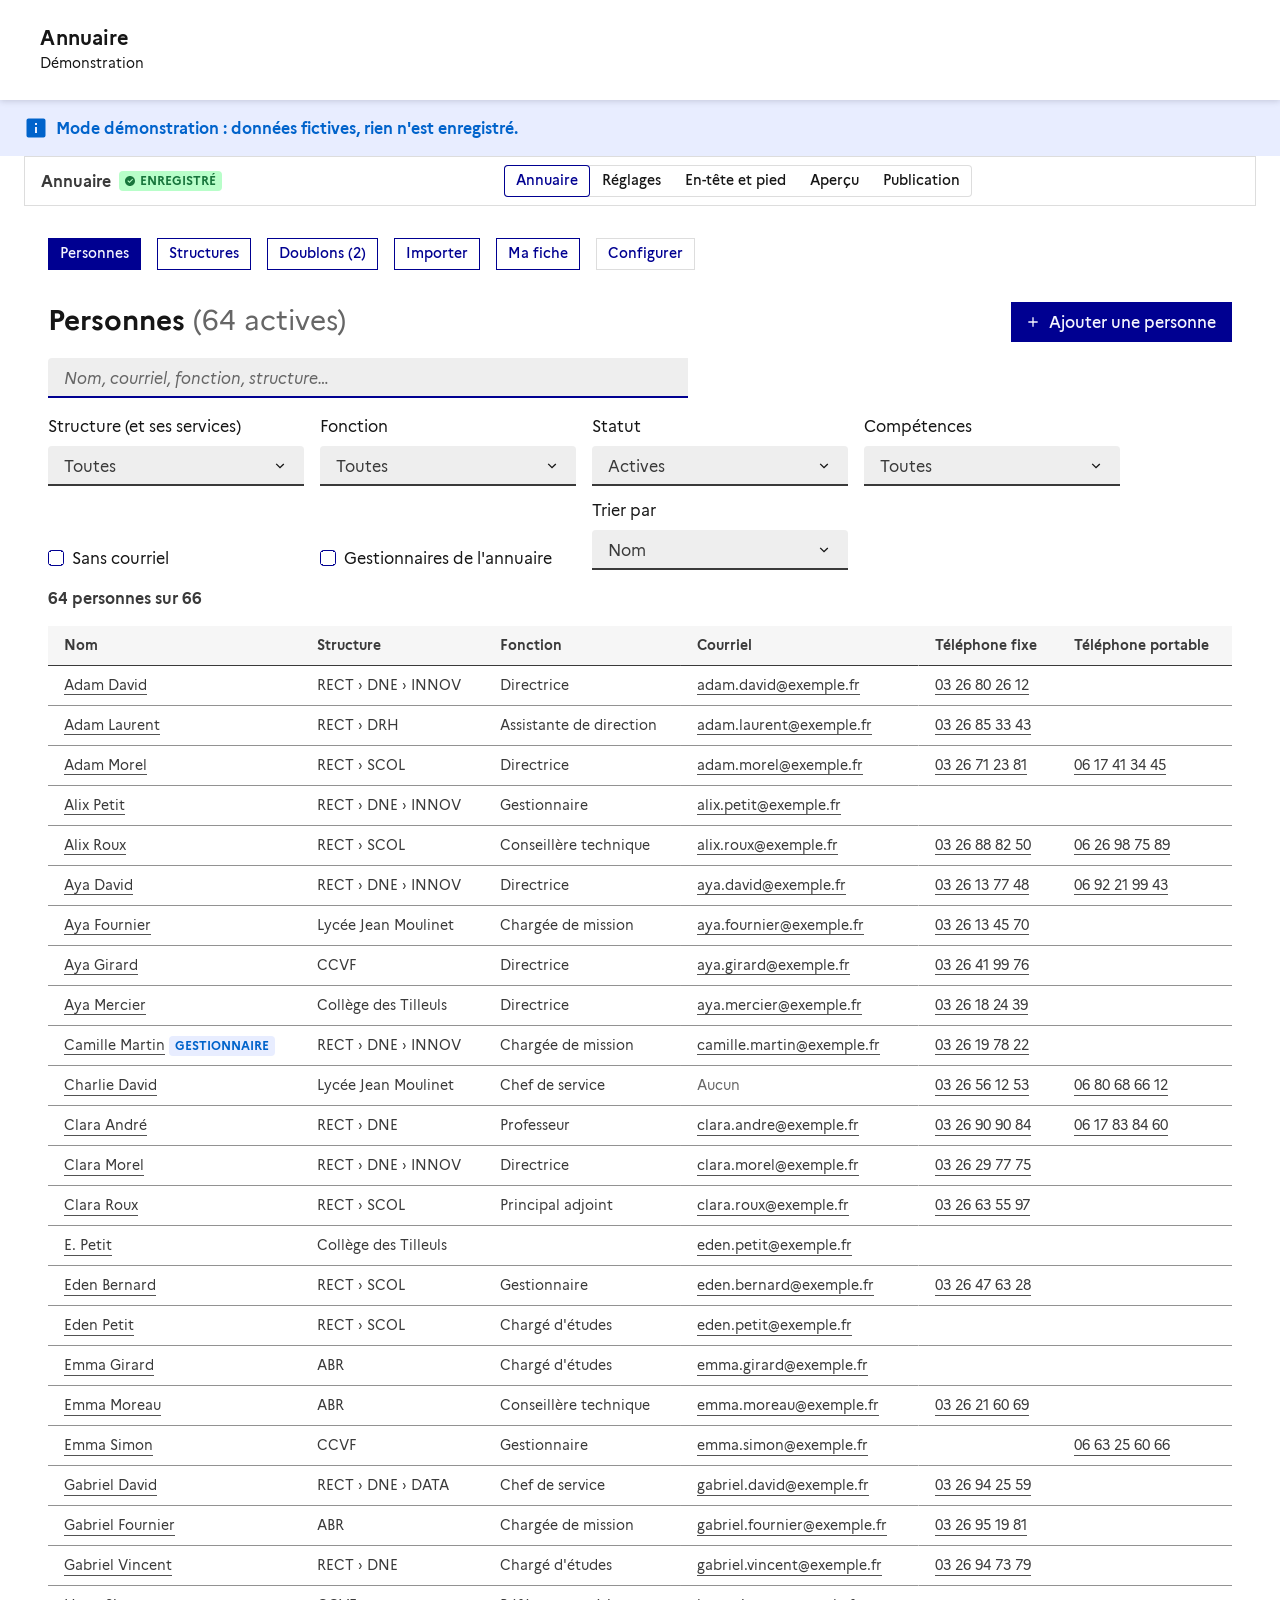
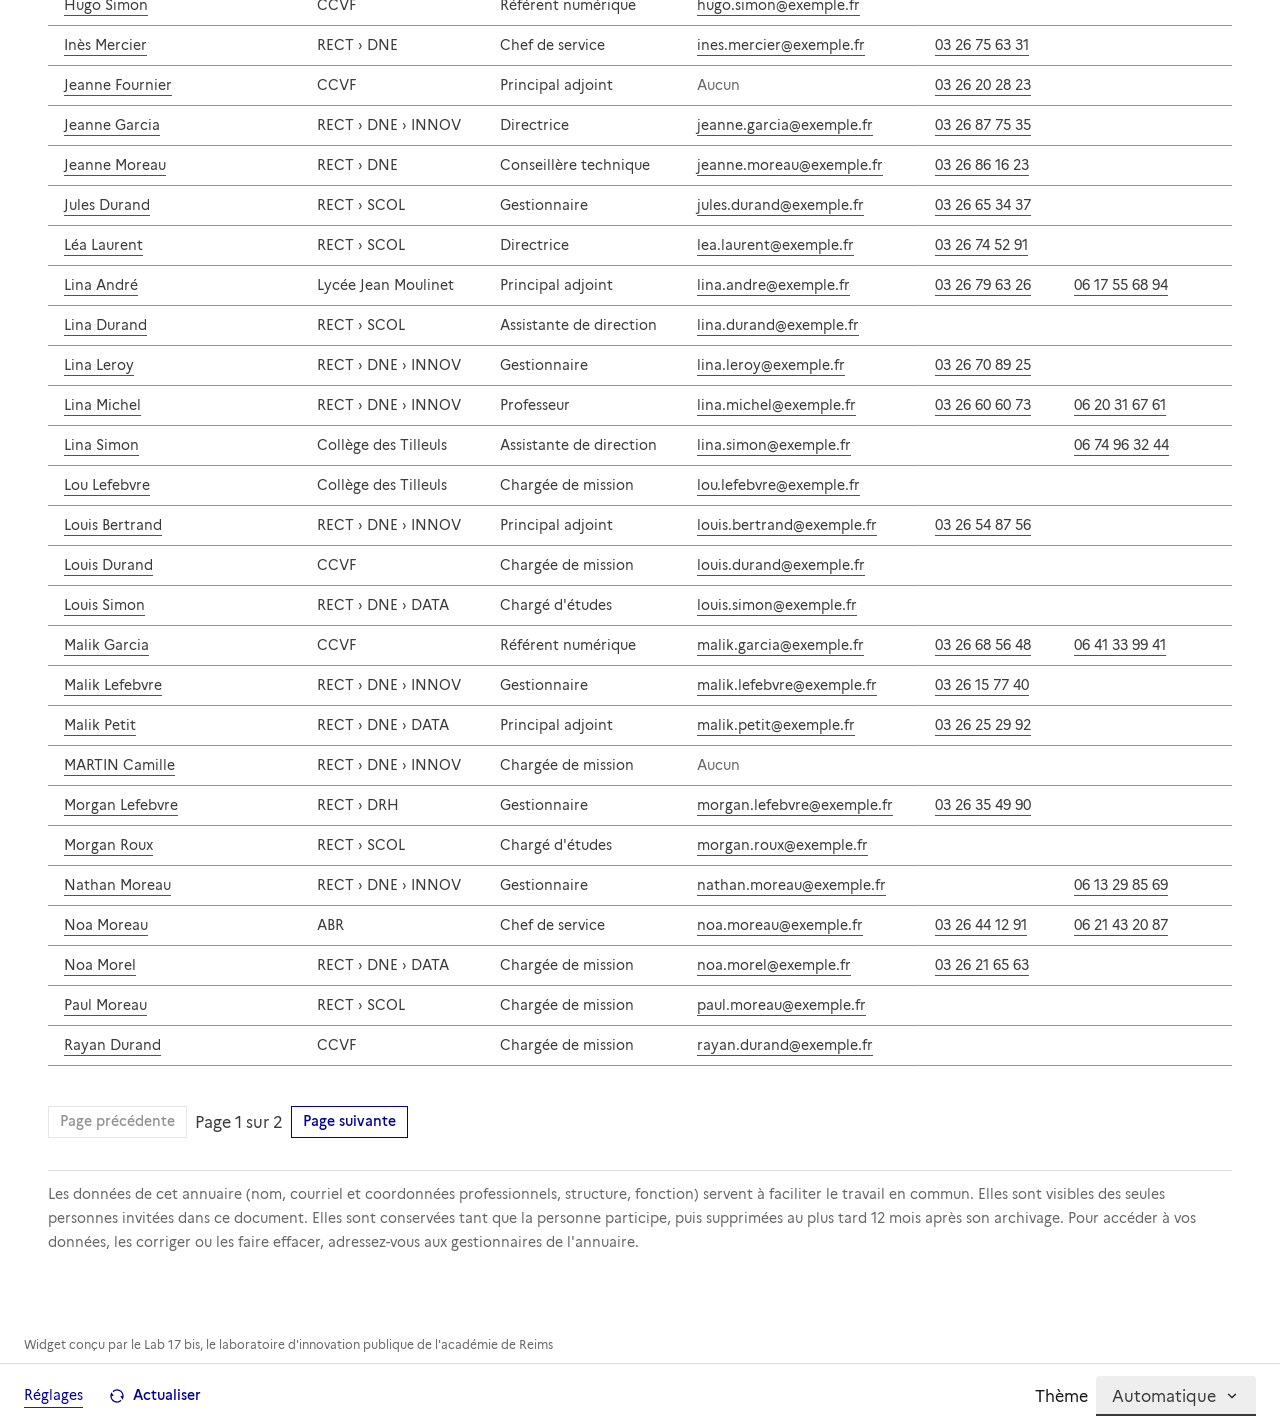
==== index.html @ 9dd1bc38 "Correctif : lien vers configuration.css rétabli Co-Authored-By: Claude Sonnet 5.5 <noreply@anthropic" ====
<!DOCTYPE html>
<html lang="fr" data-fr-theme="light">
<head>
  <meta charset="utf-8">
  <meta http-equiv="Content-Security-Policy" content="default-src 'self'; script-src 'self' 'unsafe-eval' https://docs.getgrist.com; style-src 'self' 'unsafe-inline' https://cdn.jsdelivr.net; img-src 'self' data: blob: https:; font-src 'self' data: https://cdn.jsdelivr.net; connect-src 'self' https: http://localhost:* http://127.0.0.1:*; frame-src 'self' https:; worker-src 'self' blob:; object-src 'none'; base-uri 'none'; form-action 'self'">
  <meta name="viewport" content="width=device-width, initial-scale=1">
  <title>Annuaire</title>
  <link rel="stylesheet" href="vendor/dsfr/dsfr.min.css">
  <link rel="stylesheet" href="vendor/dsfr/utility/icons/icons.min.css">
  <link rel="stylesheet" href="commun/page.css?v=2">
  <link rel="stylesheet" href="commun/configuration.css?v=6">
  <link rel="stylesheet" href="css/app.css?v=1">
  <script src="https://docs.getgrist.com/grist-plugin-api.js"></script>
</head>
<body>
  <a class="fr-link an-evitement" href="#an-app">Aller au contenu</a>
  <div id="entete"></div>

  <div id="an-demo" class="fr-notice fr-notice--info an-ecran" hidden>
    <div class="an-marge">
      <div class="fr-notice__body">
        <p class="fr-notice__title">Mode démonstration : données fictives, rien n'est enregistré.</p>
      </div>
    </div>
  </div>

  <div id="an-coque" class="an-marge"></div>
  <main id="an-app" class="an-marge" tabindex="-1">
    <p>Chargement…</p>
  </main>

  <div id="pied"></div>
  <div class="an-pied an-marge an-ecran">
    <div class="an-pied__liens">
      <a class="fr-link fr-text--sm" href="#/reglages">Réglages</a>
      <button type="button" class="fr-btn fr-btn--sm fr-btn--tertiary-no-outline fr-icon-refresh-line fr-btn--icon-left" id="an-actualiser">Actualiser</button>
    </div>
    <div class="an-pied__theme">
      <label class="fr-label" for="an-theme">Thème</label>
      <select class="fr-select fr-select--sm" id="an-theme">
        <option value="auto">Automatique</option>
        <option value="light">Clair</option>
        <option value="dark">Sombre</option>
      </select>
    </div>
  </div>

  <script src="commun/page-dsfr.js?v=3"></script>
  <script src="commun/page-editeur.js?v=1"></script>
  <script src="commun/configuration.js?v=9"></script>
  <script src="js/app.js?v=4"></script>
</body>
</html>
---- commun/page.css ----
/* En-tête, pied de page et formulaire de réglage communs (questionnaire, catalogue, suivi-projet). */

.pd-entete .fr-header__operator img.pd-logo {
  display: block;
}

.pd-entete .pd-accueil {
  background-image: none;
}

.pd-pied-marques {
  display: flex;
  flex-wrap: wrap;
  align-items: center;
  gap: 1.5rem 2rem;
}

.pd-pied-marques .fr-logo {
  margin: 0;
}

.pd-pied {
  margin-top: 3rem;
}

/* Mention de l'auteur des widgets */
.pd-credit {
  flex-basis: 100%;
  margin: .5rem 0 0;
  font-size: .75rem;
  line-height: 1.25rem;
  color: var(--text-mention-grey);
}
.pd-pied--credit {
  margin-top: 1rem;
  padding: .5rem 1.5rem;
}
.pd-pied--credit .pd-credit { margin: 0; }
.pd-credit--seul { margin: 0; padding: .5rem 1.5rem; }
@media print { .pd-credit { color: #000; } }

/* Formulaire de réglage */
.pe-section {
  margin-top: 2rem;
  padding-top: 1rem;
  border-top: 1px solid var(--border-default-grey);
}

.pe-ligne {
  padding: 1rem;
  margin-bottom: 1rem;
  background: var(--background-alt-grey);
}

.pe-apercu {
  display: block;
  max-height: 5rem;
  max-width: 100%;
  width: auto;
  background: #fff;
  border: 1px solid var(--border-default-grey);
  padding: 0.25rem;
}

.pe-couleur {
  display: flex;
  align-items: center;
  gap: 1rem;
  margin-top: 0.5rem;
}

.pe-couleur input[type="color"] {
  width: 3rem;
  height: 2.5rem;
  border: 1px solid var(--border-default-grey);
  padding: 0;
}

.pe-vide {
  color: var(--text-mention-grey);
  margin: 0;
}

.pd-pied-sans-marque .fr-footer__content { flex-basis: 100%; max-width: 100%; margin-left: 0; }
---- commun/configuration.css ----
/* Page de configuration commune (ConfigLab). */
.cl-barre { display: flex; flex-wrap: wrap; gap: .75rem 1rem; align-items: center; justify-content: space-between; padding: .5rem 1rem; margin-bottom: 1rem; background: var(--background-default-grey); border: 1px solid var(--border-default-grey); }
.cl-titre { display: flex; gap: .5rem; align-items: center; }
.cl-nom { margin: 0; font-weight: 700; }
.cl-barre .fr-segmented { margin: 0; }
.cl-barre .cl-actions { margin: 0; align-items: center; }
.cl-barre .cl-actions > li, .cl-barre .cl-actions .fr-btn { margin: 0; }
.cl-barre .cl-actions > li { padding: 0; display: flex; align-items: center; } /* bouton Enregistrer aligné sur la barre d'onglets (2026-11-27) */
.cl-barre .fr-segmented { margin-left: auto; margin-right: auto; } /* onglets toujours centrés */
.cl-message:empty { display: none; }
.cl-message { margin-bottom: 1rem; }
.cl-panneau { max-width: 48rem; padding: 1.5rem; background: var(--background-default-grey); border: 1px solid var(--border-default-grey); }
.cl-section[hidden] { display: none; }
.cl-code { font-family: ui-monospace, SFMono-Regular, Menlo, Consolas, monospace; font-size: .8125rem; }
.cl-apercu { border: 1px solid var(--border-default-grey); background: var(--background-default-grey); }
.cl-apercu .pd-pied { margin-top: 0; }
.cl-apercu__contenu { min-height: 8rem; }

/* Bouton d'accès à la configuration, placé en haut de l'outil (ajout 2026-11-24) */
.cl-acces { text-align: right; margin: .5rem 0; }
@media print { .cl-acces { display: none !important; } }

/* Onglet Vue : l'outil prend toute la place, sans les boutons d'enregistrement (ajout 2026-11-24) */
.cl-sur-vue .cl-actions { display: none; } /* la pastille « Enregistré » reste visible sur toutes les pages (2026-11-27) */
.cl-section[data-cl-section="vue"] { min-width: 0; }
---- css/app.css ----
/* Mise en page propre à grist-annuaire. Les composants viennent du DSFR. */

body { background: var(--background-default-grey); color: var(--text-default-grey); min-height: 100vh; display: flex; flex-direction: column; }
.an-marge { padding-left: 1.5rem; padding-right: 1.5rem; }
#an-app { flex: 1; padding-top: 1rem; padding-bottom: 2rem; }
#an-app:focus { outline: none; }
.an-evitement { position: absolute; left: -999px; }
.an-evitement:focus { left: 1rem; top: .5rem; z-index: 10; background: var(--background-default-grey); }

.an-nav { margin-bottom: 1rem; }
.an-titre-ligne { display: flex; flex-wrap: wrap; justify-content: space-between; align-items: flex-start; gap: 1rem; margin-bottom: 1rem; }
.an-titre-ligne h1 { margin-bottom: .25rem; }
.an-compte { color: var(--text-mention-grey); font-weight: 400; }
.an-requis { color: var(--text-mention-grey); font-weight: 400; font-size: .75rem; }
.an-alerte { margin-bottom: 1rem; }
.an-badges { display: inline-flex; flex-wrap: wrap; gap: .25rem; margin: 0 0 0 .25rem; padding: 0; list-style: none; vertical-align: middle; }
.an-badges li { margin: 0; padding: 0; }

.an-recherche { max-width: 40rem; margin-bottom: 1rem; }
.an-filtres { display: grid; grid-template-columns: repeat(auto-fit, minmax(12rem, 16rem)); gap: .75rem 1rem; margin-bottom: 1rem; align-items: end; }
.an-filtres .fr-select-group, .an-filtres .fr-checkbox-group { margin: 0; }
.an-resultat { margin: .5rem 0 1rem; font-weight: 700; }

.an-table table { width: 100%; }
.an-table td, .an-table th { vertical-align: top; }
.an-table a { word-break: break-word; }
.an-pagination { display: flex; flex-wrap: wrap; gap: .5rem; align-items: center; margin-top: 1rem; }

.an-fiche { display: grid; grid-template-columns: minmax(0, 2fr) minmax(16rem, 1fr); gap: 2rem; }
@media (max-width: 62em) { .an-fiche { grid-template-columns: 1fr; } }
.an-lateral { background: var(--background-alt-grey); padding: 1rem 1.25rem; align-self: start; }
.an-infos { margin: 0; }
.an-infos dt { font-weight: 700; margin-top: .75rem; }
.an-infos dd { margin: 0; }
.an-form { max-width: 60rem; }
.an-grille { display: grid; grid-template-columns: repeat(auto-fit, minmax(14rem, 1fr)); gap: 0 1.5rem; }
.an-grille .an-large { grid-column: 1 / -1; }
.an-liste-simple { list-style: none; padding: 0; margin: 0; }
.an-liste-simple li { padding: .375rem 0; border-bottom: 1px solid var(--border-default-grey); }

.an-arbre, .an-arbre ul { list-style: none; margin: 0; padding: 0; }
.an-arbre ul { padding-left: 1.5rem; border-left: 1px solid var(--border-default-grey); margin-left: .5rem; }
.an-arbre li { padding: .25rem 0; }
.an-arbre__n { color: var(--text-mention-grey); font-size: .875rem; }

.an-paire { border: 1px solid var(--border-default-grey); padding: 1rem; margin-bottom: 1rem; }
.an-paire__fiches { display: grid; grid-template-columns: 1fr 1fr; gap: 1rem; margin-bottom: .75rem; }
@media (max-width: 48em) { .an-paire__fiches { grid-template-columns: 1fr; } }
.an-paire__fiche { background: var(--background-alt-grey); padding: .75rem; }
.an-raison { color: var(--text-mention-grey); font-size: .875rem; }

.an-apercu-import td.an-ko { color: var(--text-default-error); }
.an-mention { font-size: .875rem; color: var(--text-mention-grey); border-top: 1px solid var(--border-default-grey); padding-top: .75rem; margin-top: 2rem; white-space: pre-line; }

.an-champ-perso { border: 1px solid var(--border-default-grey); padding: .75rem 1rem; margin-bottom: .75rem; }
.an-champ-perso .an-grille { align-items: end; }

.an-pied { display: flex; flex-wrap: wrap; justify-content: space-between; align-items: center; gap: 1rem; padding-top: .75rem; padding-bottom: .75rem; border-top: 1px solid var(--border-default-grey); font-size: .875rem; }
.an-pied__liens { display: flex; align-items: center; gap: 1rem; }
.an-pied__theme { display: flex; align-items: center; gap: .5rem; }
.an-pied__theme .fr-label, .an-pied__theme .fr-select { margin: 0; width: auto; }

@media print {
  .an-ecran, .an-nav, #entete, #pied, .an-pied, .an-recherche, .an-filtres, .an-pagination { display: none !important; }
}
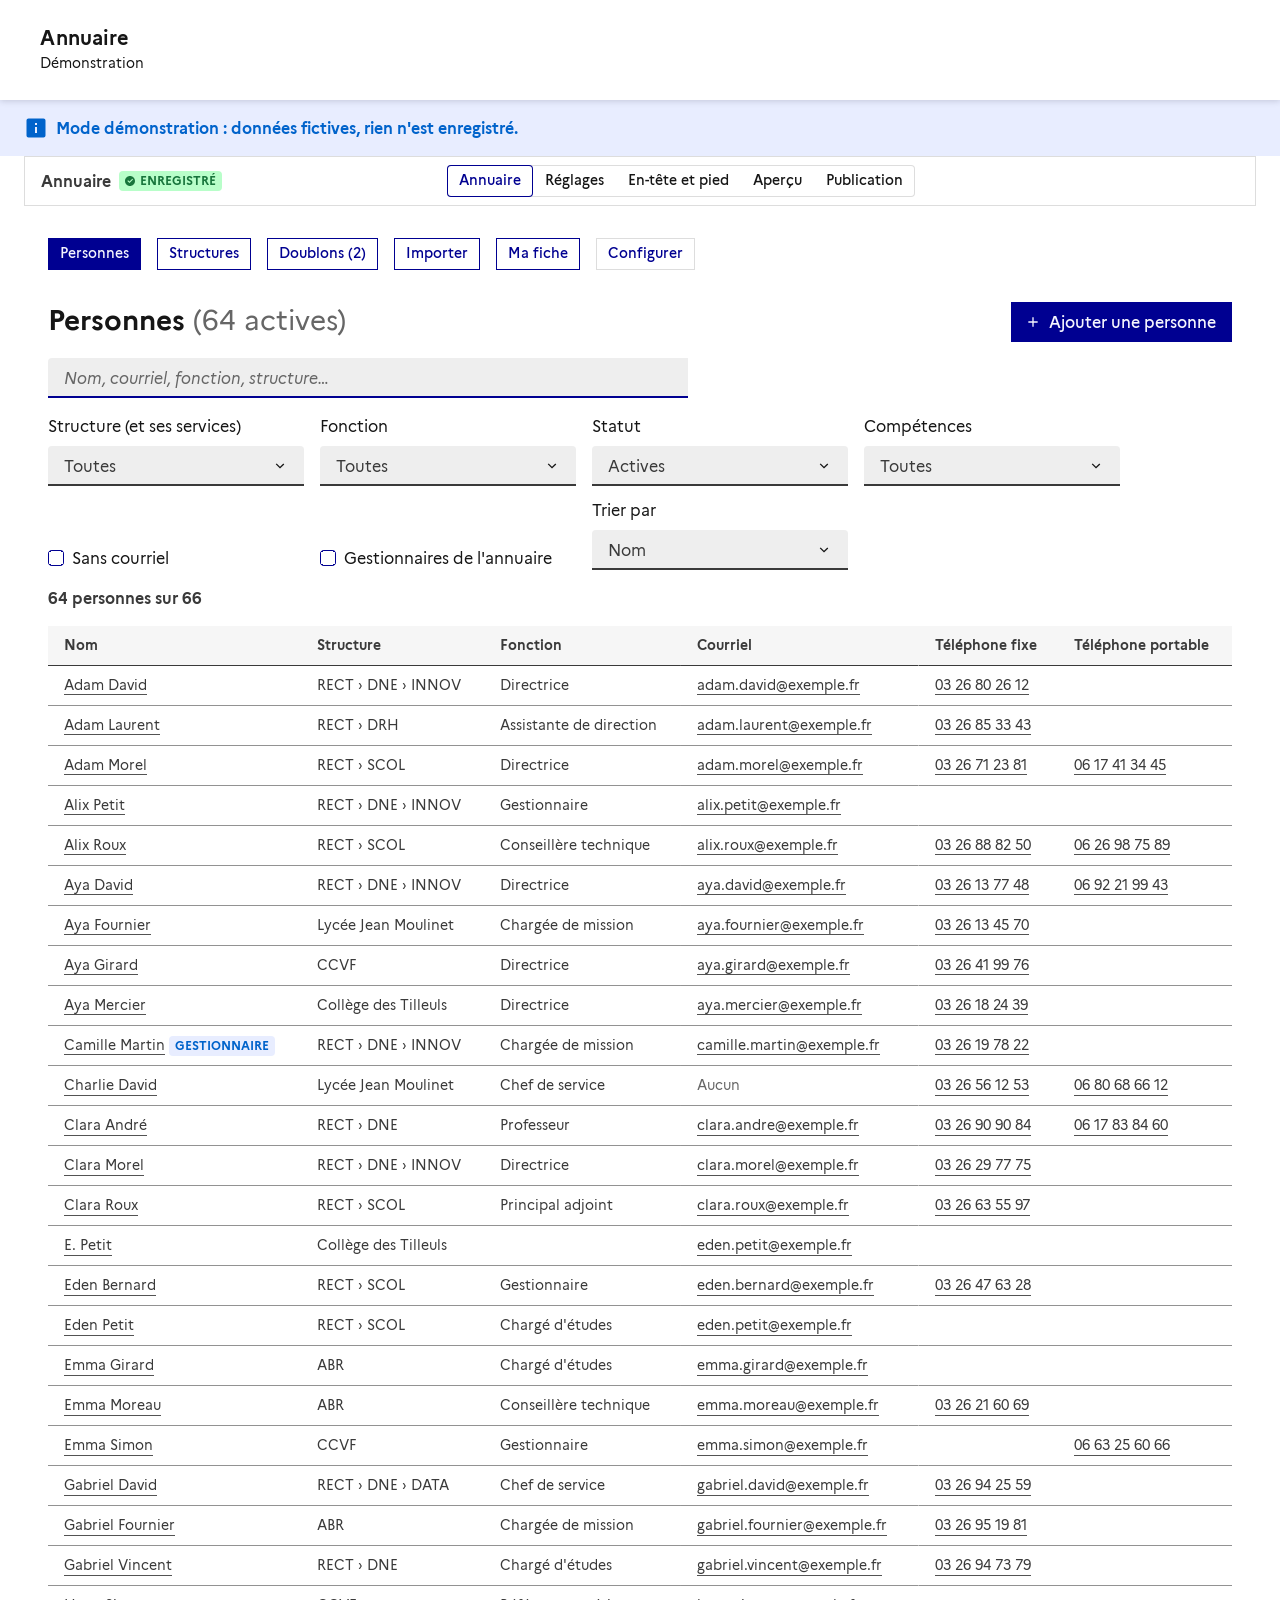
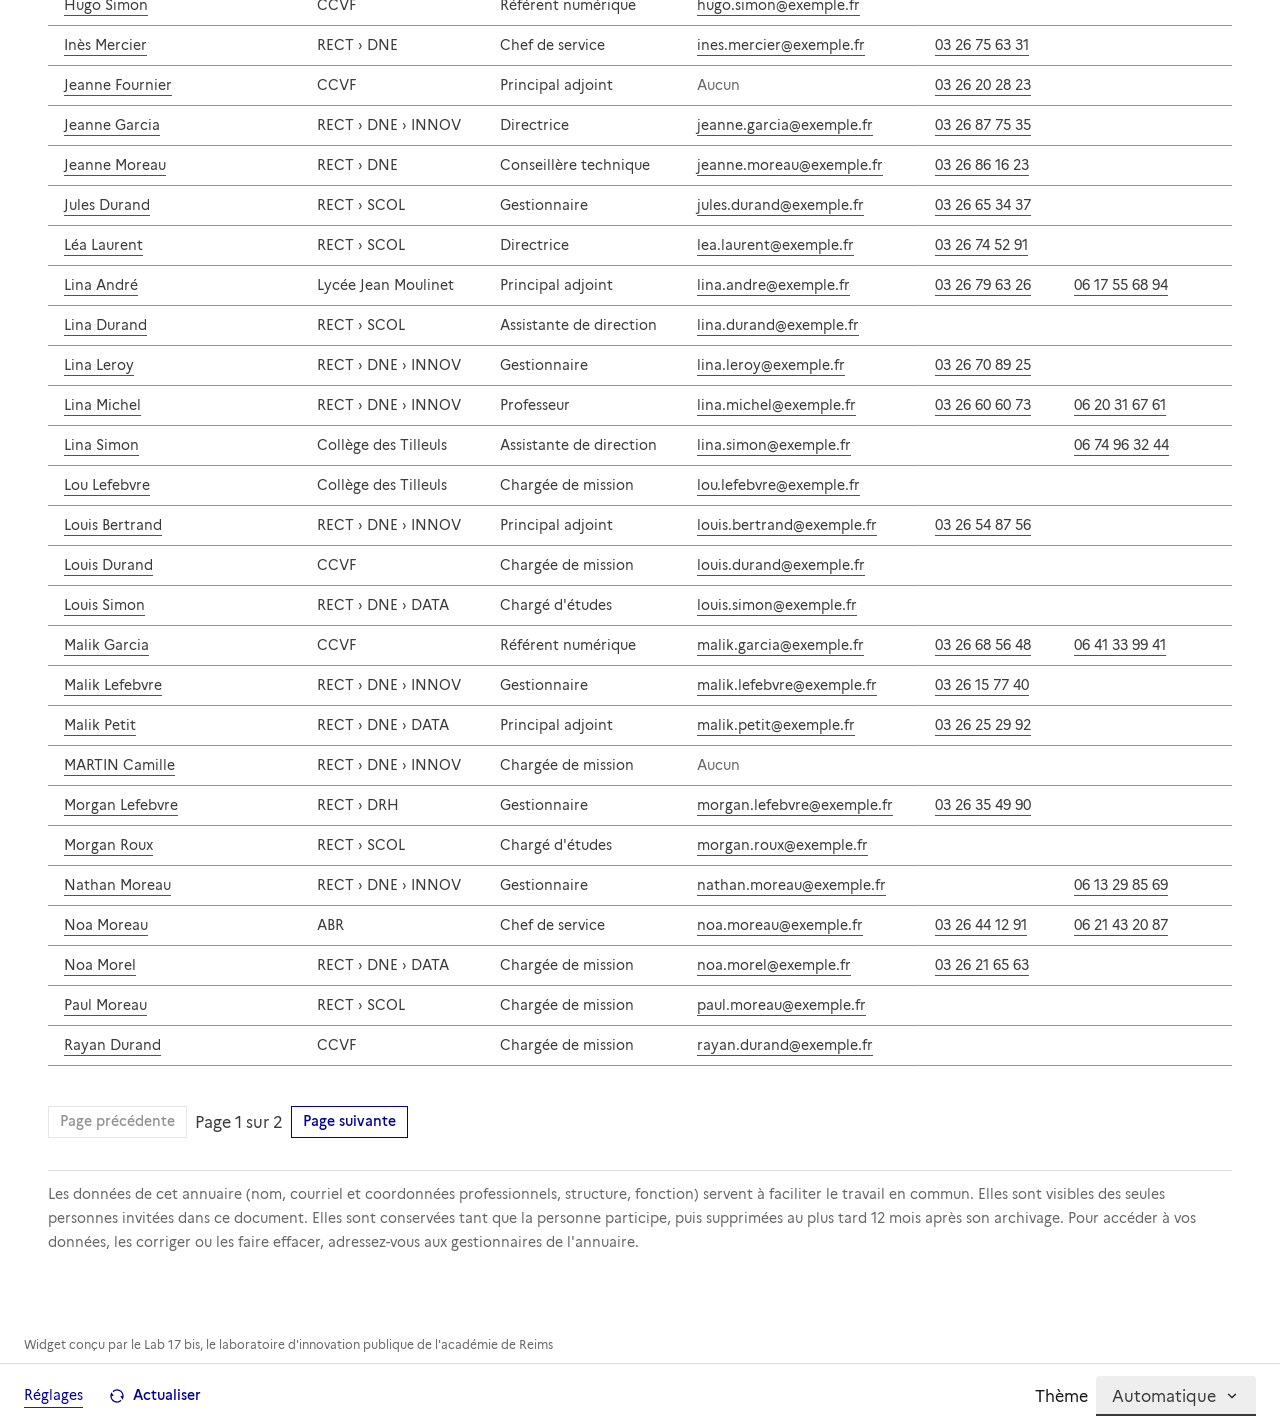
==== commit 9e11703c: "Barre de réglages : place du bouton Enregistrer réservée, la barre ne saute plus Co-Authored-By: Cla" ====
--- a/index.html
+++ b/index.html
@@ -8,7 +8,7 @@
   <link rel="stylesheet" href="vendor/dsfr/dsfr.min.css">
   <link rel="stylesheet" href="vendor/dsfr/utility/icons/icons.min.css">
   <link rel="stylesheet" href="commun/page.css?v=2">
-  <link rel="stylesheet" href="commun/configuration.css?v=6">
+  <link rel="stylesheet" href="commun/configuration.css?v=7">
   <link rel="stylesheet" href="css/app.css?v=1">
   <script src="https://docs.getgrist.com/grist-plugin-api.js"></script>
 </head>
--- a/commun/configuration.css
+++ b/commun/configuration.css
@@ -21,5 +21,5 @@
 @media print { .cl-acces { display: none !important; } }
 
 /* Onglet Vue : l'outil prend toute la place, sans les boutons d'enregistrement (ajout 2026-11-24) */
-.cl-sur-vue .cl-actions { display: none; } /* la pastille « Enregistré » reste visible sur toutes les pages (2026-11-27) */
+.cl-sur-vue .cl-actions { visibility: hidden; } /* place du bouton réservée : la barre ne saute plus (2026-11-27) */ /* la pastille « Enregistré » reste visible sur toutes les pages (2026-11-27) */
 .cl-section[data-cl-section="vue"] { min-width: 0; }
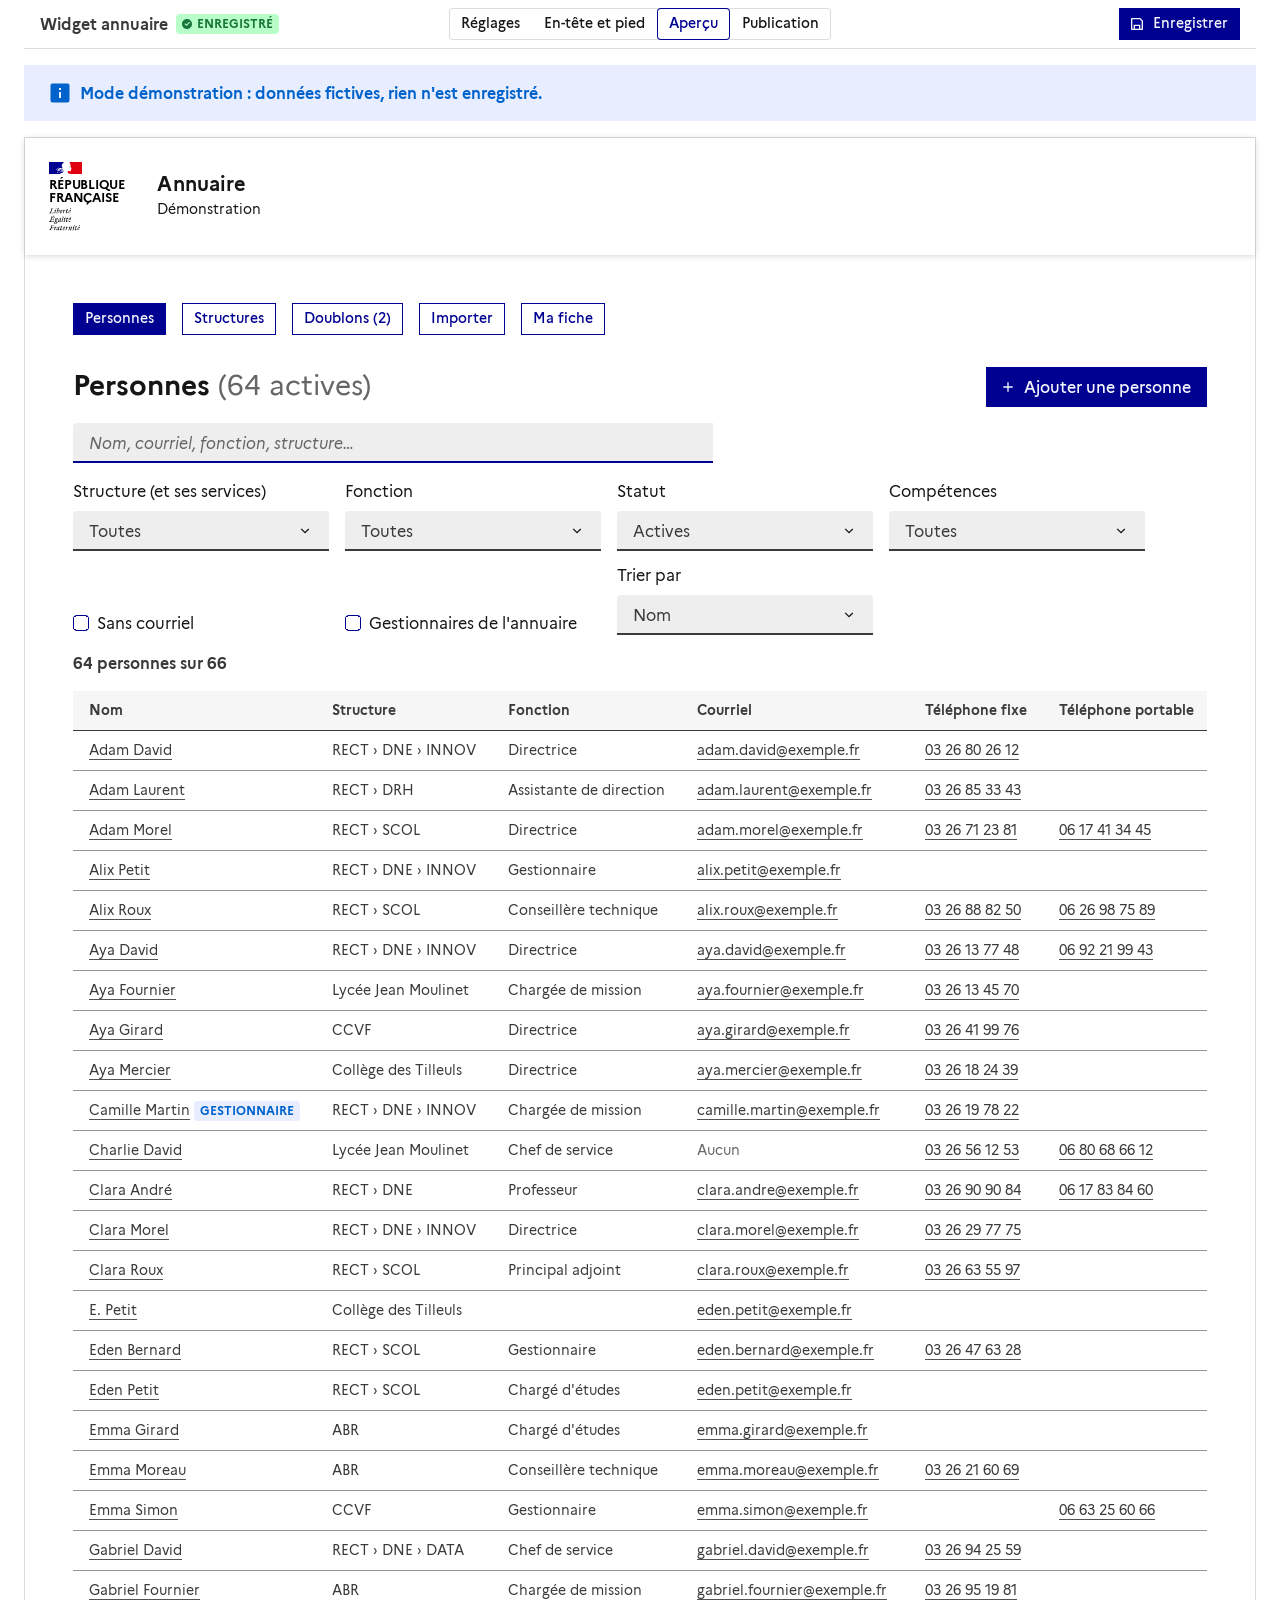
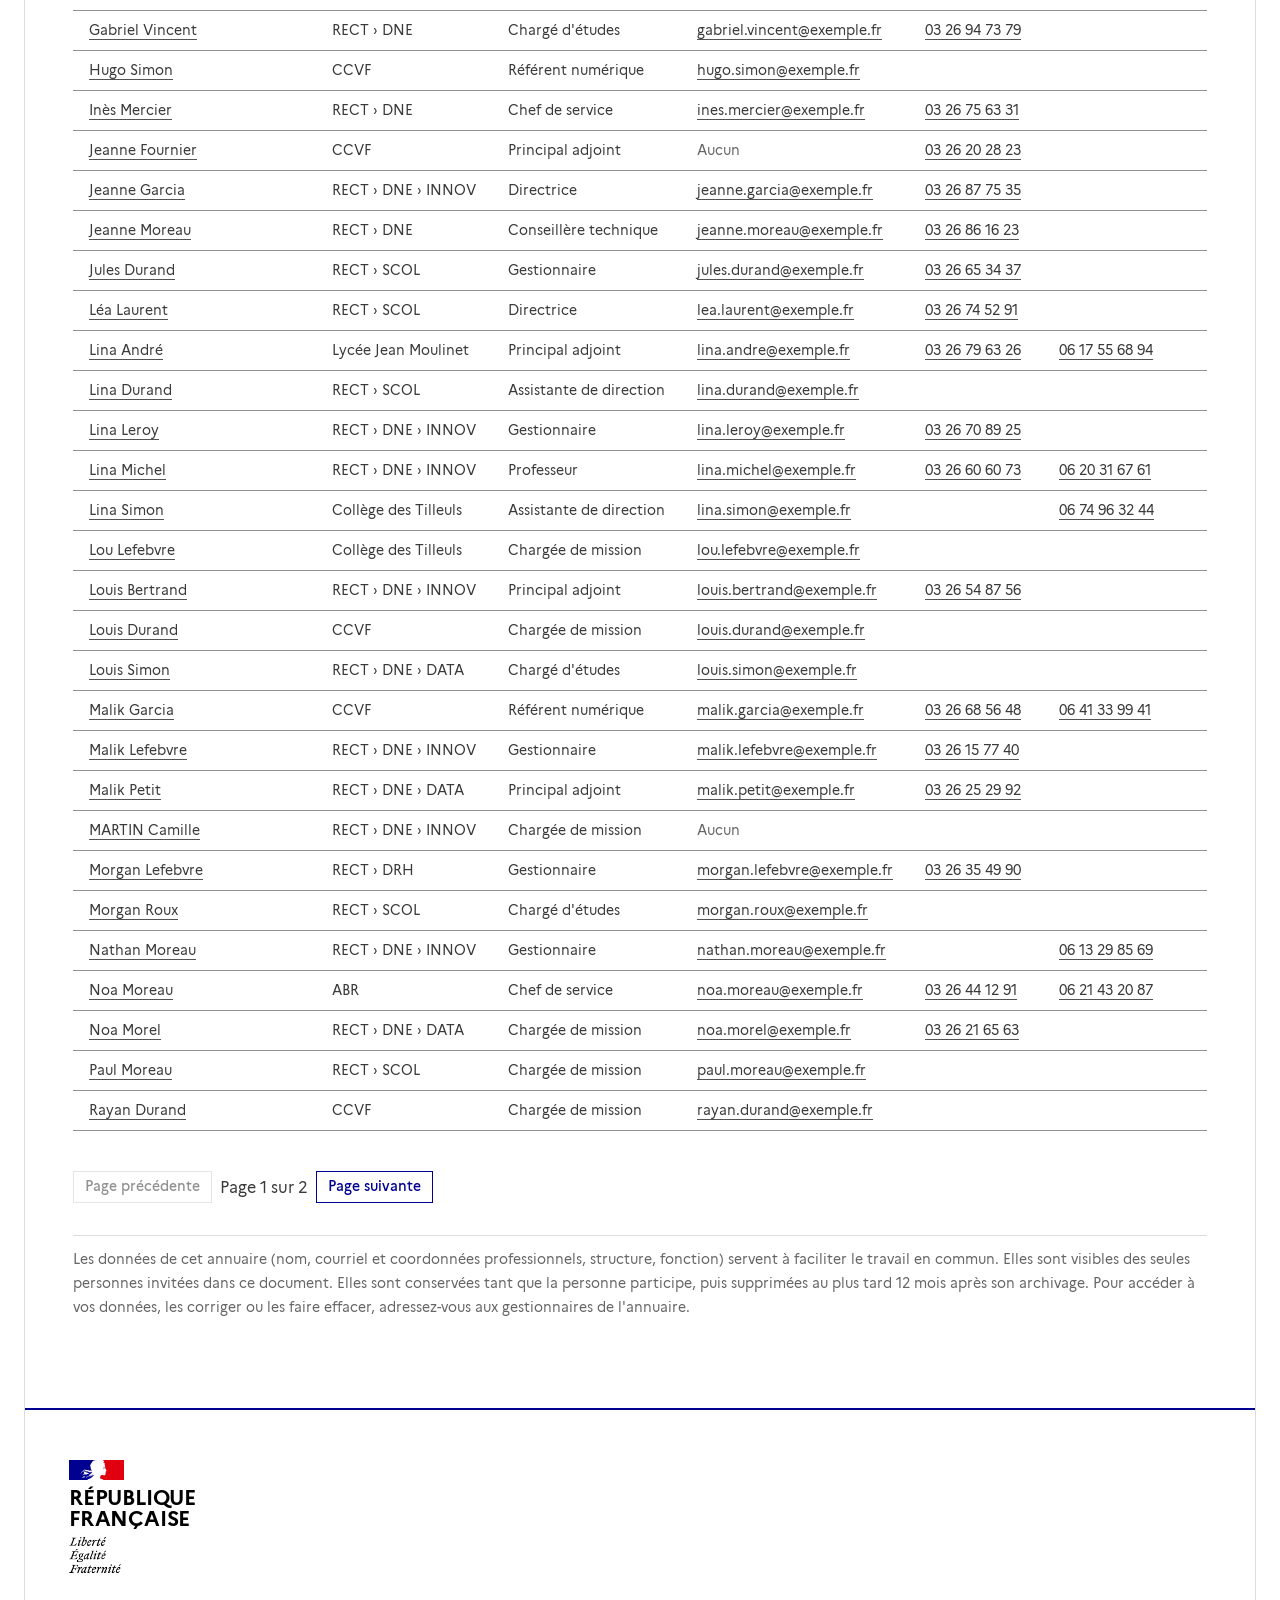
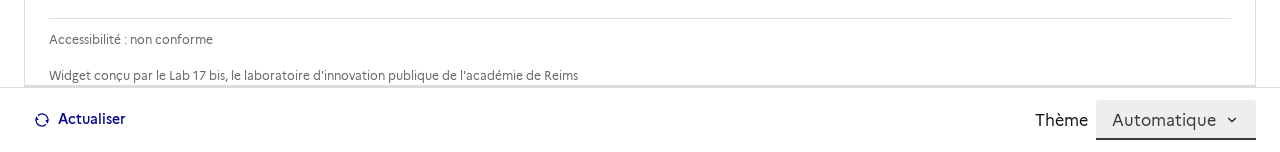
==== commit 9b4e9f48: "Barre commune de l'éditeur et choix éditeur ou page d'usage par vue Grist Co-Authored-By: Claude Opu" ====
--- a/index.html
+++ b/index.html
@@ -8,7 +8,8 @@
   <link rel="stylesheet" href="vendor/dsfr/dsfr.min.css">
   <link rel="stylesheet" href="vendor/dsfr/utility/icons/icons.min.css">
   <link rel="stylesheet" href="commun/page.css?v=2">
-  <link rel="stylesheet" href="commun/configuration.css?v=7">
+  <link rel="stylesheet" href="commun/barre.css?v=1">
+  <link rel="stylesheet" href="commun/configuration.css?v=8">
   <link rel="stylesheet" href="css/app.css?v=1">
   <script src="https://docs.getgrist.com/grist-plugin-api.js"></script>
 </head>
@@ -47,7 +48,8 @@
 
   <script src="commun/page-dsfr.js?v=3"></script>
   <script src="commun/page-editeur.js?v=1"></script>
-  <script src="commun/configuration.js?v=9"></script>
-  <script src="js/app.js?v=4"></script>
+  <script src="commun/barre.js?v=1"></script>
+  <script src="commun/configuration.js?v=11"></script>
+  <script src="js/app.js?v=5"></script>
 </body>
 </html>
--- a/commun/barre.css
+++ b/commun/barre.css
@@ -0,0 +1,24 @@
+/* Barre commune de l'éditeur des widgets (BarreLab). Fichier partagé : même copie dans chaque dépôt. */
+.cl-barre { position: sticky; top: 0; z-index: 750; display: flex; flex-wrap: wrap; gap: .5rem 1rem; align-items: center; padding: .5rem 1rem; margin-bottom: 1rem; background: var(--background-default-grey); border-bottom: 1px solid var(--border-default-grey); }
+.cl-titre { display: flex; gap: .5rem; align-items: center; flex: 1 1 0; min-width: 12rem; }
+.cl-nom { margin: 0; font-weight: 700; }
+.cl-titre .fr-badge { margin: 0; }
+.cl-onglets { flex: 0 1 auto; display: flex; justify-content: center; }
+.cl-barre .fr-segmented { margin: 0; }
+.cl-actions { flex: 1 1 0; display: flex; gap: .5rem; justify-content: flex-end; align-items: center; min-width: 10rem; }
+.cl-actions .fr-btn { margin: 0; white-space: nowrap; }
+.cl-sous { flex: 1 0 100%; display: flex; justify-content: center; padding-top: .25rem; border-top: 1px solid var(--border-default-grey); }
+.cl-sous[hidden] { display: none; }
+
+/* Éditeur : l'en-tête et le pied de page du widget ne s'affichent que dans l'onglet Aperçu. */
+.cl-mode-editeur #entete, .cl-mode-editeur #pied { display: none; }
+
+/* Page d'usage : pas de barre ; un lien discret en bas de page rouvre l'éditeur. */
+.cl-mode-page .cl-barre, .cl-mode-page .cl-config, .cl-mode-page .cl-avis-apercu { display: none !important; }
+.cl-editer { display: none; margin: 1rem auto; max-width: 78rem; padding: 0 1rem; text-align: right; }
+.cl-mode-page .cl-editer { display: block; }
+@media print { .cl-barre, .cl-editer { display: none !important; } }
+
+/* Accès aux réglages : la barre suffit, les anciens liens et boutons « Réglages » ou « Configurer » de l'outil sont masqués. */
+a[href="#/reglages"], a[href="#reglages"], li:has(> a[href="#/reglages"]), #gc-reglages, #gg-reglages { display: none !important; }
+.cl-mode-page .ed-message .fr-alert--info, .cl-mode-page .ed-message .fr-alert--success { display: none; }
--- a/commun/configuration.css
+++ b/commun/configuration.css
@@ -1,25 +1,16 @@
-/* Page de configuration commune (ConfigLab). */
-.cl-barre { display: flex; flex-wrap: wrap; gap: .75rem 1rem; align-items: center; justify-content: space-between; padding: .5rem 1rem; margin-bottom: 1rem; background: var(--background-default-grey); border: 1px solid var(--border-default-grey); }
-.cl-titre { display: flex; gap: .5rem; align-items: center; }
-.cl-nom { margin: 0; font-weight: 700; }
-.cl-barre .fr-segmented { margin: 0; }
-.cl-barre .cl-actions { margin: 0; align-items: center; }
-.cl-barre .cl-actions > li, .cl-barre .cl-actions .fr-btn { margin: 0; }
-.cl-barre .cl-actions > li { padding: 0; display: flex; align-items: center; } /* bouton Enregistrer aligné sur la barre d'onglets (2026-11-27) */
-.cl-barre .fr-segmented { margin-left: auto; margin-right: auto; } /* onglets toujours centrés */
+/* Page de configuration commune (ConfigLab). La barre elle-même est dans barre.css (BarreLab). */
 .cl-message:empty { display: none; }
 .cl-message { margin-bottom: 1rem; }
+.cl-config > .fr-notice { margin: 0 0 1rem; }
 .cl-panneau { max-width: 48rem; padding: 1.5rem; background: var(--background-default-grey); border: 1px solid var(--border-default-grey); }
 .cl-section[hidden] { display: none; }
+.cl-section[data-cl-section="vue"] { display: none; }
 .cl-code { font-family: ui-monospace, SFMono-Regular, Menlo, Consolas, monospace; font-size: .8125rem; }
 .cl-apercu { border: 1px solid var(--border-default-grey); background: var(--background-default-grey); }
 .cl-apercu .pd-pied { margin-top: 0; }
 .cl-apercu__contenu { min-height: 8rem; }
+.cl-mode { margin-bottom: 2rem; padding-bottom: 1.5rem; border-bottom: 1px solid var(--border-default-grey); }
 
 /* Bouton d'accès à la configuration, placé en haut de l'outil (ajout 2026-11-24) */
 .cl-acces { text-align: right; margin: .5rem 0; }
 @media print { .cl-acces { display: none !important; } }
-
-/* Onglet Vue : l'outil prend toute la place, sans les boutons d'enregistrement (ajout 2026-11-24) */
-.cl-sur-vue .cl-actions { visibility: hidden; } /* place du bouton réservée : la barre ne saute plus (2026-11-27) */ /* la pastille « Enregistré » reste visible sur toutes les pages (2026-11-27) */
-.cl-section[data-cl-section="vue"] { min-width: 0; }
